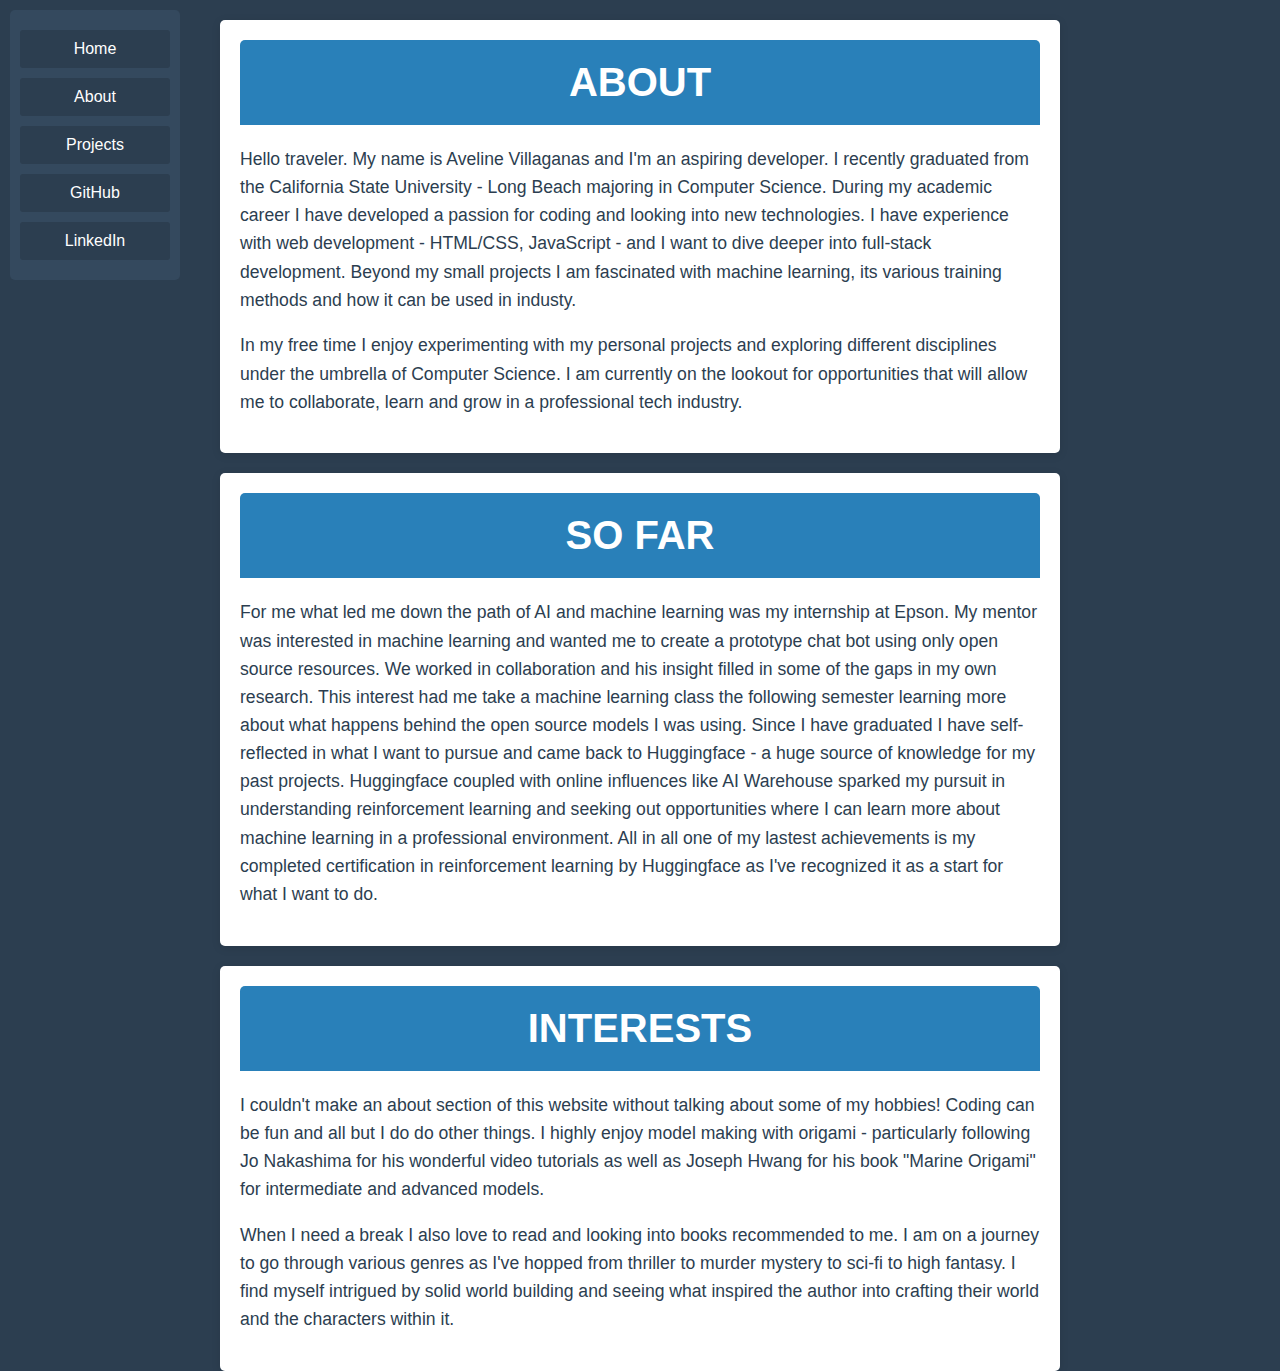
==== about.html @ 0c7e508d "about section" ====
<!DOCTYPE html>
<html lang="en">
<head>
    <meta charset="UTF-8">
    <meta http-equiv="X-UA-Compatible" content="IE=edge">
    <link rel="stylesheet" href="style.css">
    <link rel="icon" href="./Umber-Icon.png">
    <title>About - Aveline Villaganas</title>
</head>
<body>
    <div class="navbar">
        <a href="index.html">Home</a>
        <a href="about.html" class="active">About</a>
        <a href="projects.html">Projects</a>
        <a href="https://github.com/burntchow" target="_blank">GitHub</a>
        <a href="https://www.linkedin.com/in/aveline-villaganas/" target="_blank">LinkedIn</a>
    </div>

    <div class="content">
        <div class="banner">
            <h1>ABOUT</h1>
        </div>
        <div class="article">
            <p>Hello traveler. My name is Aveline Villaganas and I'm an aspiring developer. I recently graduated from the California State University - Long Beach majoring in Computer Science. During my academic career I have developed a passion for coding and looking into new technologies. I have experience with web development - HTML/CSS, JavaScript - and I want to dive deeper into full-stack development. Beyond my small projects I am fascinated with machine learning, its various training methods and how it can be used in industy. </p>
            <p>In my free time I enjoy experimenting with my personal projects and exploring different disciplines under the umbrella of Computer Science. I am currently on the lookout for opportunities that will allow me to collaborate, learn and grow in a professional tech industry.</p>
        </div>
        
    </div> 
 

    <div class="content">
        <div class="banner">
            <h1>SO FAR</h1>
        </div>
        <div class="article">
            <p>For me what led me down the path of AI and machine learning was my internship at Epson. My mentor was interested in machine learning and wanted me to create a prototype chat bot using only open source resources. We worked in collaboration and his insight filled in some of the gaps in my own research. This interest had me take a machine learning class the following semester learning more about what happens behind the open source models I was using. Since I have graduated I have self-reflected in what I want to pursue and came back to Huggingface - a huge source of knowledge for my past projects. Huggingface coupled with online influences like AI Warehouse sparked my pursuit in understanding reinforcement learning and seeking out opportunities where I can learn more about machine learning in a professional environment. All in all one of my lastest achievements is my completed certification in reinforcement learning by Huggingface as I've recognized it as a start for what I want to do.</p> 
        </div>
        
    </div>

    <div class="content">
        <div class="banner">
            <h1>INTERESTS</h1>
        </div>
        <div class="article">
            <p>I couldn't make an about section of this website without talking about some of my hobbies! Coding can be fun and all but I do do other things. I highly enjoy model making with origami - particularly following Jo Nakashima for his wonderful video tutorials as well as Joseph Hwang for his book "Marine Origami" for intermediate and advanced models. </p>
            <p>When I need a break I also love to read and looking into books recommended to me. I am on a journey to go through various genres as I've hopped from thriller to murder mystery to sci-fi to high fantasy. I find myself intrigued by solid world building and seeing what inspired the author into crafting their world and the characters within it. </p> 
        </div>
        
    </div>


</body>
</html>
---- style.css ----
body, html {
    margin: 0;
    padding: 0;
    height: 100%;
    background-color: #2c3e50; /* Dark blue desktop background */
    
    align-items: center;
    justify-content: center;
    font-family: Arial, sans-serif;
}

.navbar {
    position: absolute;
    top: 10px;
    left: 10px;
    width: 150px;
    background-color: #34495e; /* Same color as the desktop background */
    border-radius: 5px;
    padding: 10px;
}

.navbar a {
    display: block;
    color: white;
    text-decoration: none;
    margin: 10px 0;
    padding: 10px;
    border-radius: 3px;
    background-color: #2c3e50; /* Darker shade for buttons */
    text-align: center;
    transition: background-color 0.3s ease;
}

.navbar a:hover {
    background-color: #1abc9c; /* Change color on hover */
}

.desktop {
    position: relative;
    width: 100%;
    height: 100%;
    background-color: #34495e; /* Slightly lighter background */
}

.name {
    position: absolute;
    top: 50%;
    left: 50%;
    transform: translate(-50%, -50%);
    font-size: 3em;
    color: white;
    text-align: center;
}

.folders {
    position: absolute;
    bottom: 10%;
    left: 50%;
    transform: translateX(-50%);
    display: flex;
    gap: 2em;
}

.folder {
    text-align: center;
    cursor: pointer;
    color: white;
}

.folder img {
    width: 64px;
    height: 64px;
    display: block;
    margin: 0 auto;
}

.folder span {
    margin-top: 0.5em;
    display: block;
}


.content {
    position: relative; 
    display: block; /* Ensure block-level display */
    width: 100%; /* Full width of the container */
    margin: 20px auto;
    padding: 20px;
    max-width: 800px;
    background-color: white;
    border-radius: 5px;
    box-shadow: 0 2px 10px rgba(0, 0, 0, 0.1);
    clear: both; /* Ensure each content div starts on a new line */
}

.banner {
    background-color: #2980b9; /* Blue banner */
    color: white;
    text-align: center;
    padding: 20px 0;
    border-radius: 5px 5px 0 0;
    margin-bottom: 20px;
}

.banner h1 {
    margin: 0;
    font-size: 2.5em;
}

.article p {
    line-height: 1.6;
    color: #2c3e50;
    font-size: 1.1em;
}
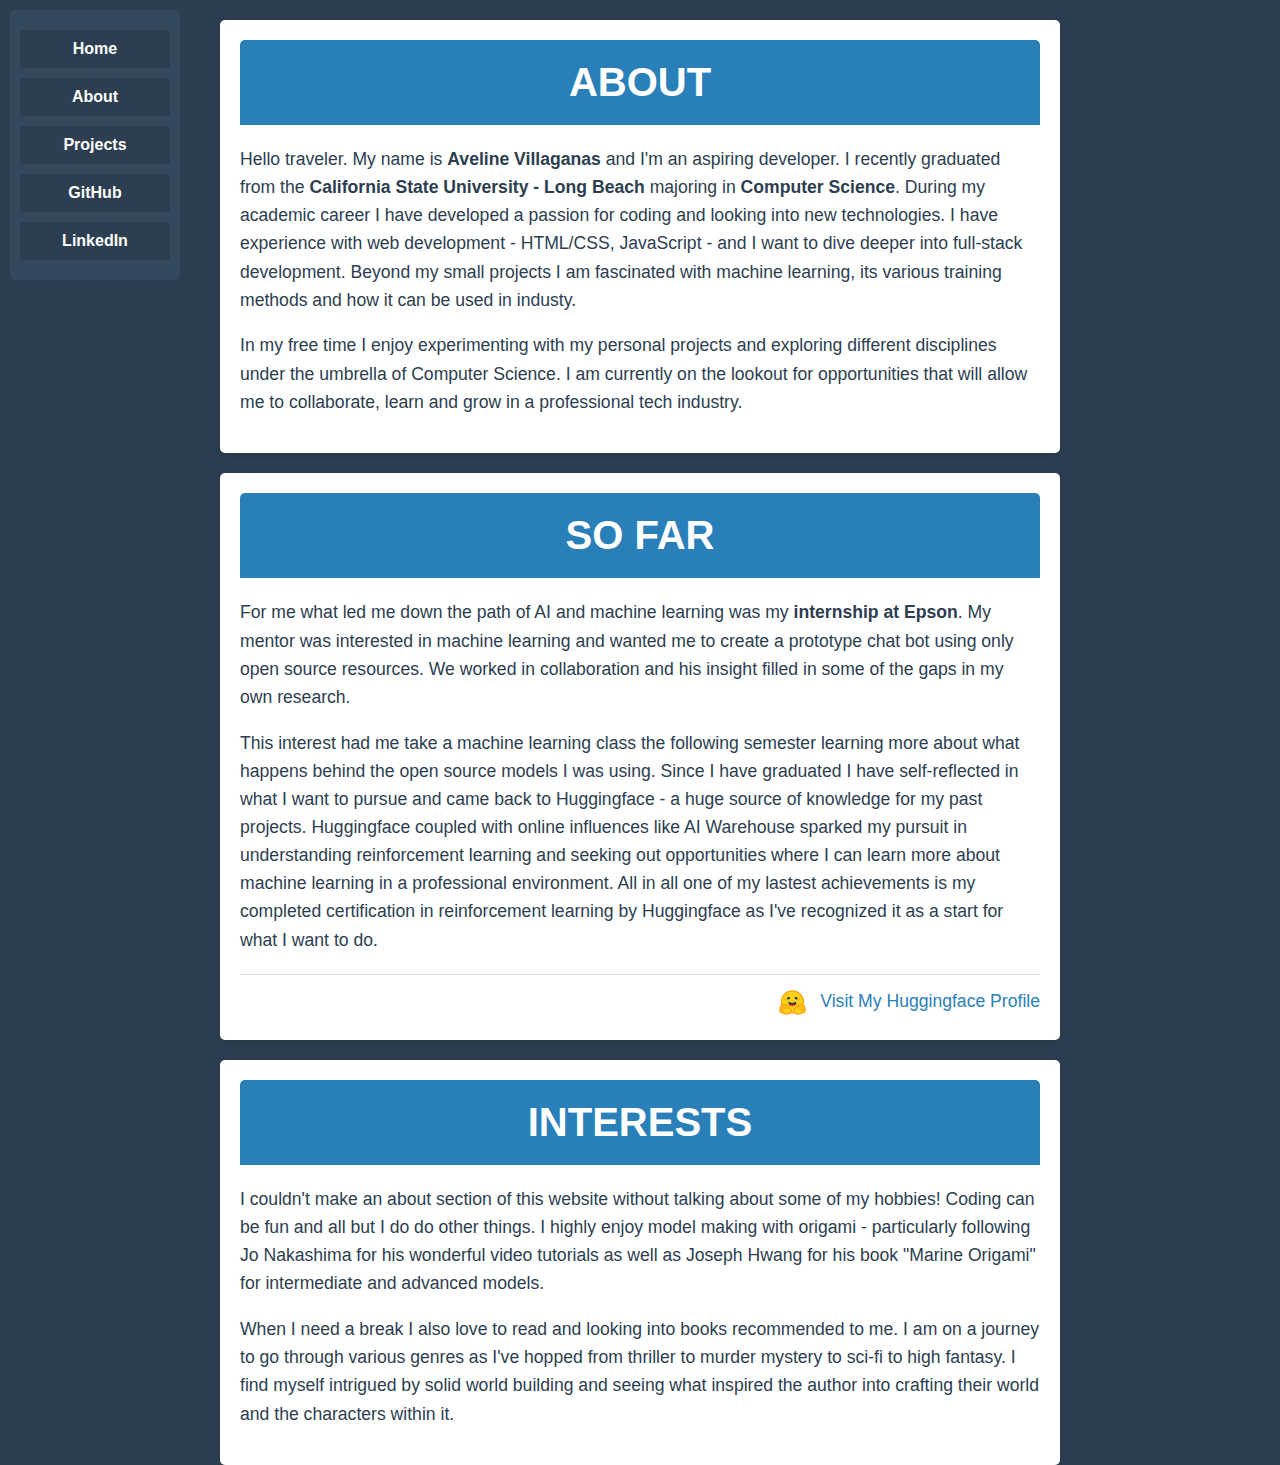
==== commit 46f59c1e: "dvd energy" ====
--- a/about.html
+++ b/about.html
@@ -15,13 +15,13 @@
         <a href="https://github.com/burntchow" target="_blank">GitHub</a>
         <a href="https://www.linkedin.com/in/aveline-villaganas/" target="_blank">LinkedIn</a>
     </div>
-
+  
     <div class="content">
         <div class="banner">
             <h1>ABOUT</h1>
         </div>
         <div class="article">
-            <p>Hello traveler. My name is Aveline Villaganas and I'm an aspiring developer. I recently graduated from the California State University - Long Beach majoring in Computer Science. During my academic career I have developed a passion for coding and looking into new technologies. I have experience with web development - HTML/CSS, JavaScript - and I want to dive deeper into full-stack development. Beyond my small projects I am fascinated with machine learning, its various training methods and how it can be used in industy. </p>
+            <p>Hello traveler. My name is <b>Aveline Villaganas</b> and I'm an aspiring developer. I recently graduated from the <b>California State University - Long Beach</b> majoring in <b>Computer Science</b>. During my academic career I have developed a passion for coding and looking into new technologies. I have experience with web development - HTML/CSS, JavaScript - and I want to dive deeper into full-stack development. Beyond my small projects I am fascinated with machine learning, its various training methods and how it can be used in industy. </p>
             <p>In my free time I enjoy experimenting with my personal projects and exploring different disciplines under the umbrella of Computer Science. I am currently on the lookout for opportunities that will allow me to collaborate, learn and grow in a professional tech industry.</p>
         </div>
         
@@ -33,9 +33,14 @@
             <h1>SO FAR</h1>
         </div>
         <div class="article">
-            <p>For me what led me down the path of AI and machine learning was my internship at Epson. My mentor was interested in machine learning and wanted me to create a prototype chat bot using only open source resources. We worked in collaboration and his insight filled in some of the gaps in my own research. This interest had me take a machine learning class the following semester learning more about what happens behind the open source models I was using. Since I have graduated I have self-reflected in what I want to pursue and came back to Huggingface - a huge source of knowledge for my past projects. Huggingface coupled with online influences like AI Warehouse sparked my pursuit in understanding reinforcement learning and seeking out opportunities where I can learn more about machine learning in a professional environment. All in all one of my lastest achievements is my completed certification in reinforcement learning by Huggingface as I've recognized it as a start for what I want to do.</p> 
+            <p>For me what led me down the path of AI and machine learning was my <b>internship at Epson</b>. My mentor was interested in machine learning and wanted me to create a prototype chat bot using only open source resources. We worked in collaboration and his insight filled in some of the gaps in my own research. </p> 
+            <p>This interest had me take a machine learning class the following semester learning more about what happens behind the open source models I was using. Since I have graduated I have self-reflected in what I want to pursue and came back to Huggingface - a huge source of knowledge for my past projects. Huggingface coupled with online influences like AI Warehouse sparked my pursuit in understanding reinforcement learning and seeking out opportunities where I can learn more about machine learning in a professional environment. All in all one of my lastest achievements is my completed certification in reinforcement learning by Huggingface as I've recognized it as a start for what I want to do.</p> 
         </div>
-        
+        <div class="footer">
+            <a href="https://huggingface.co/bee-eater78" target="_blank">
+                <img src="hf-logo.png" alt="Huggingface Profile"> Visit My Huggingface Profile
+            </a>
+        </div>
     </div>
 
     <div class="content">
--- a/style.css
+++ b/style.css
@@ -2,11 +2,34 @@
     margin: 0;
     padding: 0;
     height: 100%;
-    background-color: #2c3e50; /* Dark blue desktop background */
+    background-color: #2c3e50;  
     
     align-items: center;
     justify-content: center;
     font-family: Arial, sans-serif;
+}
+
+#container {
+    position: relative;
+    width: 100%;
+    height: 100%;
+}
+
+#logo {
+    position: absolute;
+    width: 170px; /* Adjust size as needed */
+}
+
+#score {
+    position: absolute;
+    top: 10px;
+    right: 20px;
+    font-size: 24px;
+    font-weight: bold;
+    color: white;
+    background-color: #2c3e50;
+    padding: 10px;
+    border-radius: 10px;
 }
 
 .navbar {
@@ -14,7 +37,7 @@
     top: 10px;
     left: 10px;
     width: 150px;
-    background-color: #34495e; /* Same color as the desktop background */
+    background-color: #34495e;  
     border-radius: 5px;
     padding: 10px;
 }
@@ -23,6 +46,7 @@
     display: block;
     color: white;
     text-decoration: none;
+    font-weight: bold;
     margin: 10px 0;
     padding: 10px;
     border-radius: 3px;
@@ -41,17 +65,17 @@
     height: 100%;
     background-color: #34495e; /* Slightly lighter background */
 }
-
+ 
 .name {
     position: absolute;
     top: 50%;
     left: 50%;
     transform: translate(-50%, -50%);
-    font-size: 3em;
+    font-size: 5em;
     color: white;
     text-align: center;
 }
-
+ 
 .folders {
     position: absolute;
     bottom: 10%;
@@ -77,24 +101,59 @@
 .folder span {
     margin-top: 0.5em;
     display: block;
+    font-weight: bold;
 }
+ 
+
+
+
+
+#hover-button {
+    padding: 10px 20px;
+    font-size: 18px;
+    cursor: pointer;
+    z-index: 1; /* Ensure the button is above the image */
+}
+
+#image-container {
+    position: fixed;
+    bottom: -100%; /* Initially hidden */
+    left: 0;
+    right: 0;
+    display: flex;
+    justify-content: center;
+    transition: bottom 0.5s ease-in-out;
+}
+
+#container:hover #image-container {
+    bottom: 0; /* Slide up on hover */
+}
+
+#slide-image {
+    max-width: 300px; /* Adjust size as needed */
+    width: 100%;
+}
+
+
+
+
 
 
 .content {
     position: relative; 
-    display: block; /* Ensure block-level display */
-    width: 100%; /* Full width of the container */
+    display: block;  
+    width: 100%;  
     margin: 20px auto;
     padding: 20px;
     max-width: 800px;
     background-color: white;
     border-radius: 5px;
     box-shadow: 0 2px 10px rgba(0, 0, 0, 0.1);
-    clear: both; /* Ensure each content div starts on a new line */
+    clear: both;  
 }
 
 .banner {
-    background-color: #2980b9; /* Blue banner */
+    background-color: #2980b9;  
     color: white;
     text-align: center;
     padding: 20px 0;
@@ -111,4 +170,30 @@
     line-height: 1.6;
     color: #2c3e50;
     font-size: 1.1em;
-}+}
+
+.footer {
+    margin-top: 20px;
+    padding-top: 10px;
+    border-top: 1px solid #dcdcdc;  
+    text-align: right;  
+}
+
+.footer a {
+    color: #2980b9;
+    text-decoration: none;
+    font-size: 1.1em;
+    transition: color 0.3s ease;
+}
+
+.footer a:hover {
+    color: #1abc9c;  
+}
+
+.footer img {
+    vertical-align: middle;  
+    height: 2em;  
+    width: auto;  
+    margin-right: 5px;  
+}
+
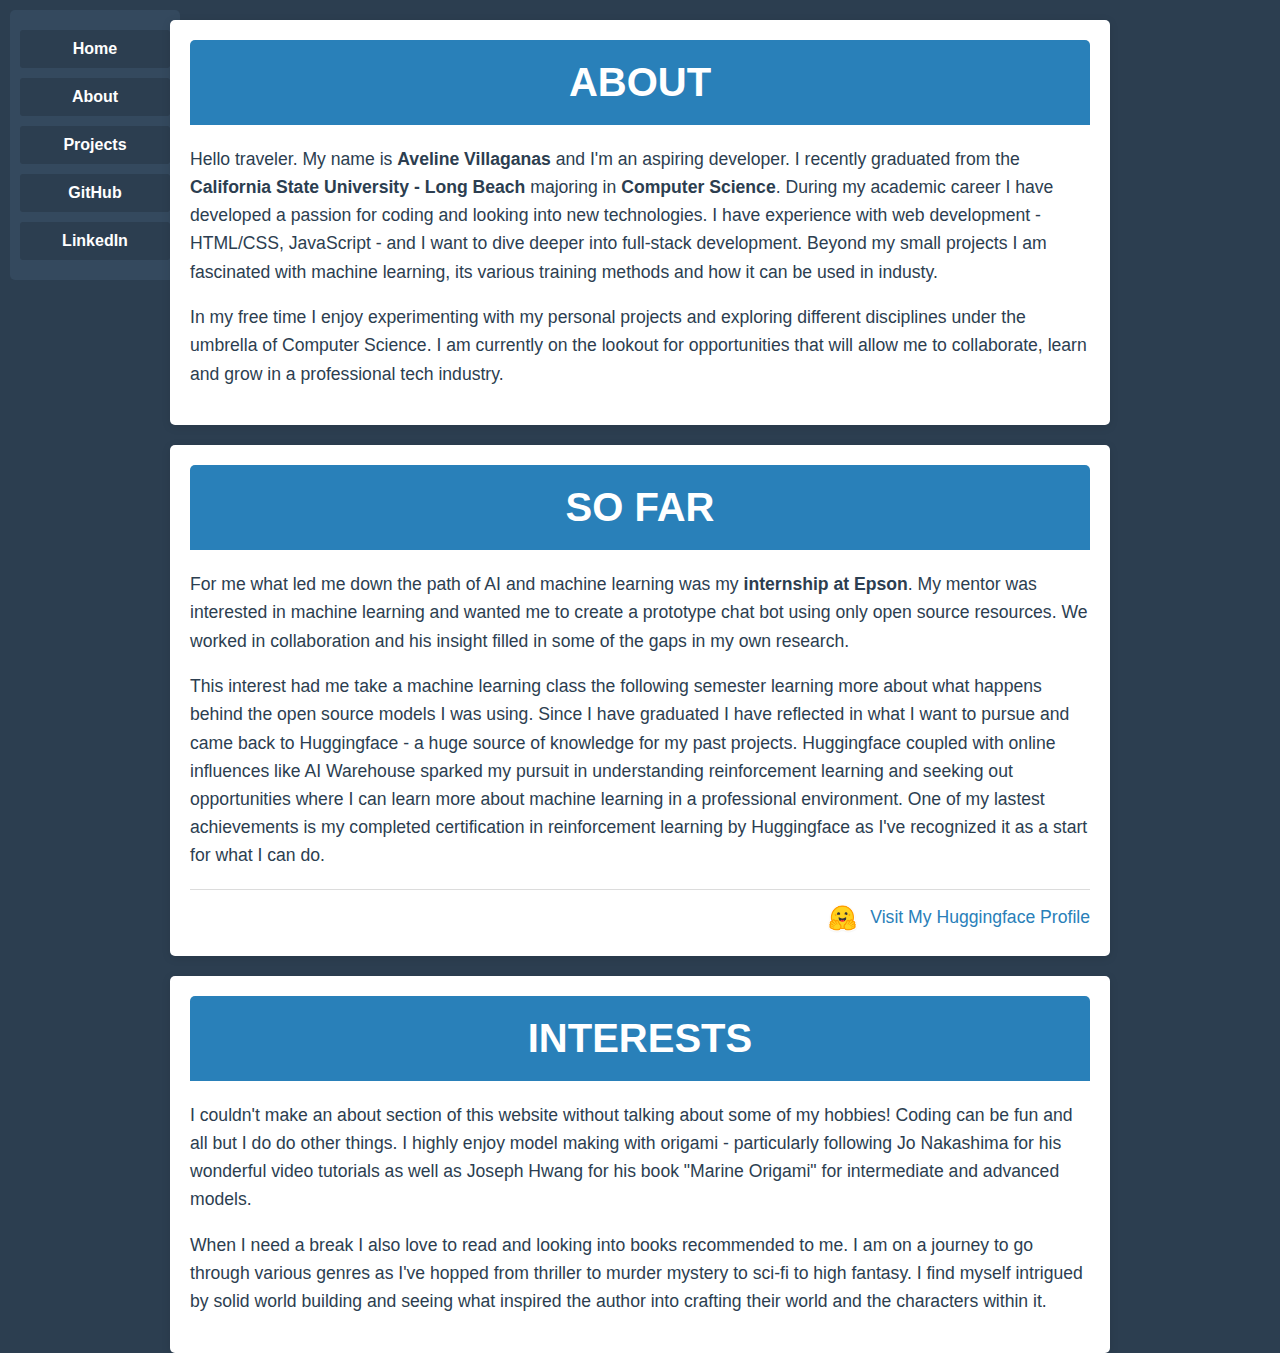
==== commit 917a8f92: "grammar" ====
--- a/about.html
+++ b/about.html
@@ -34,7 +34,7 @@
         </div>
         <div class="article">
             <p>For me what led me down the path of AI and machine learning was my <b>internship at Epson</b>. My mentor was interested in machine learning and wanted me to create a prototype chat bot using only open source resources. We worked in collaboration and his insight filled in some of the gaps in my own research. </p> 
-            <p>This interest had me take a machine learning class the following semester learning more about what happens behind the open source models I was using. Since I have graduated I have self-reflected in what I want to pursue and came back to Huggingface - a huge source of knowledge for my past projects. Huggingface coupled with online influences like AI Warehouse sparked my pursuit in understanding reinforcement learning and seeking out opportunities where I can learn more about machine learning in a professional environment. All in all one of my lastest achievements is my completed certification in reinforcement learning by Huggingface as I've recognized it as a start for what I want to do.</p> 
+            <p>This interest had me take a machine learning class the following semester learning more about what happens behind the open source models I was using. Since I have graduated I have reflected in what I want to pursue and came back to Huggingface - a huge source of knowledge for my past projects. Huggingface coupled with online influences like AI Warehouse sparked my pursuit in understanding reinforcement learning and seeking out opportunities where I can learn more about machine learning in a professional environment. One of my lastest achievements is my completed certification in reinforcement learning by Huggingface as I've recognized it as a start for what I can do.</p> 
         </div>
         <div class="footer">
             <a href="https://huggingface.co/bee-eater78" target="_blank">
--- a/style.css
+++ b/style.css
@@ -145,7 +145,7 @@
     width: 100%;  
     margin: 20px auto;
     padding: 20px;
-    max-width: 800px;
+    max-width: 900px;
     background-color: white;
     border-radius: 5px;
     box-shadow: 0 2px 10px rgba(0, 0, 0, 0.1);
@@ -197,3 +197,101 @@
     margin-right: 5px;  
 }
 
+
+
+
+#book-container {
+    position: fixed;
+    bottom: -100%; /* Initially hidden */
+    left: 50%;
+    transform: translateX(-50%);
+    transition: bottom 0.5s ease-in-out;
+    z-index: 1;
+}
+
+#book-image {
+    width: 520px; /* Adjust size as needed */
+}
+
+
+
+
+.projects-page {
+    margin-left: 220px; /* Make room for the sidebar */
+    margin-right: 220px; /* Make room for the sidebar */
+    padding: 20px;
+}
+
+
+.projects-grid {
+    display: grid;
+    grid-template-columns: repeat(auto-fit, minmax(300px, 1fr));
+    gap: 20px;
+}
+
+.project-card {
+    background-color: #fff;
+    border: 1px solid #ddd;
+    border-radius: 5px;
+    padding: 15px;
+    box-shadow: 0 2px 5px rgba(0, 0, 0, 0.1);
+    transition: transform 0.3s ease;
+}
+
+.project-card img {
+    width: 100%;
+    height: auto;
+    border-bottom: 1px solid #ddd;
+    margin-bottom: 15px;
+}
+
+.project-card h2 {
+    font-size: 1.5em;
+    margin: 0 0 10px 0;
+}
+
+.project-card p {
+    font-size: 1em;
+    color: #7f8c8d;
+}
+
+.project-card .btn {
+    display: inline-block;
+    padding: 10px 15px;
+    margin-top: 10px;
+    color: #fff;
+    background-color: #3498db;
+    text-decoration: none;
+    border-radius: 5px;
+    transition: background-color 0.3s ease;
+}
+
+.project-card .btn:hover {
+    background-color: #2980b9;
+}
+
+.project-card:hover {
+    transform: translateY(-5px);
+}
+
+
+header {
+    text-align: center;
+    margin-bottom: 40px;
+    background-color: #3498db; /* Blue background for the banner */
+    color: #fff; /* White text */
+    padding: 20px 0; /* Padding to give it a banner-like appearance */
+    border-radius: 5px; /* Rounded corners */
+    box-shadow: 0 2px 5px rgba(0, 0, 0, 0.2); /* Optional: Adds a slight shadow for depth */
+}
+
+header h1 {
+    font-size: 2.5em;
+    margin: 0; /* Remove margin to keep text centered within the banner */
+}
+
+header p {
+    font-size: 1.2em;
+    color: #ecf0f1; /* Light gray color for the description text */
+    margin-top: 10px; /* Space between title and description */
+}